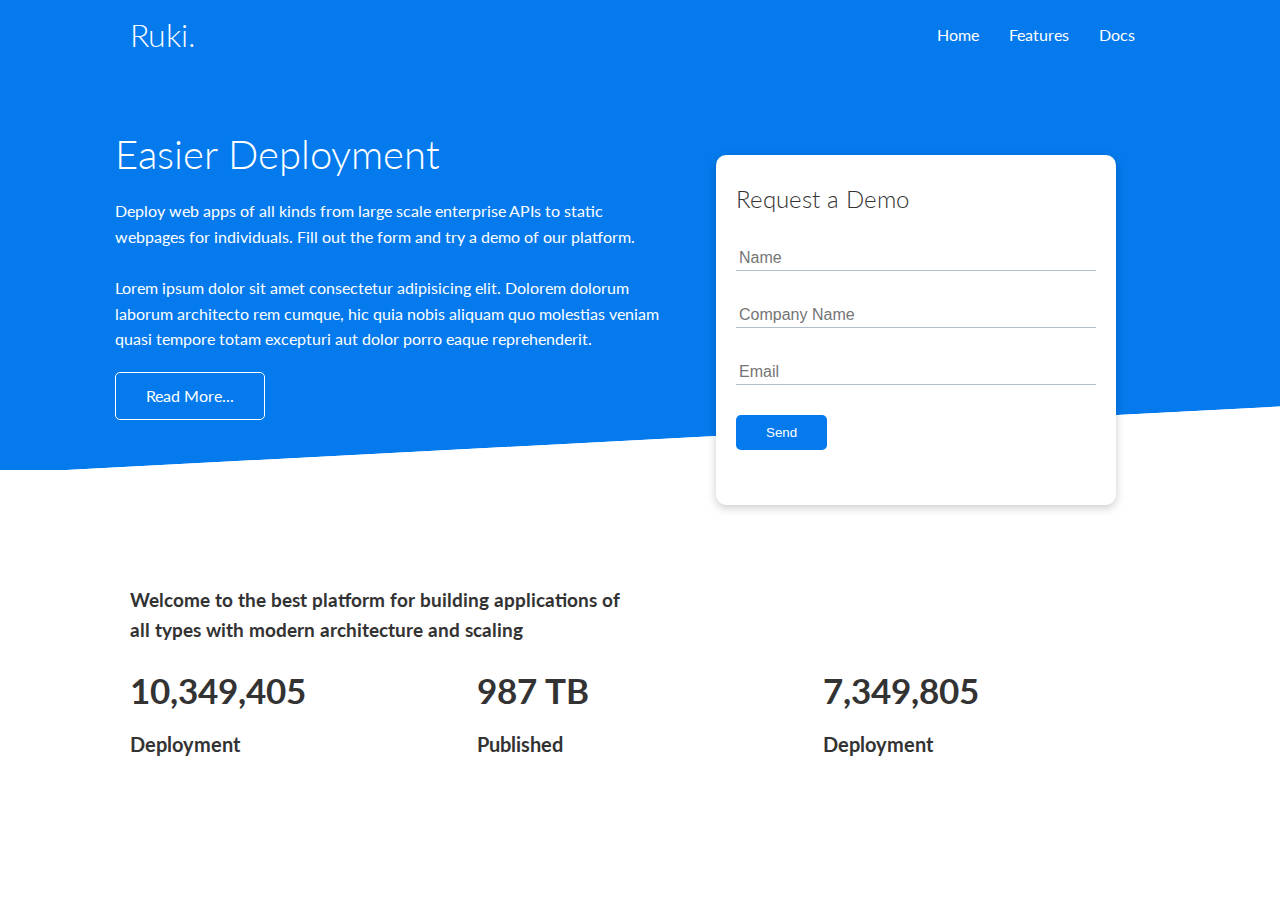
==== index.html @ 2672f7d8 "style: css utilities" ====
<!DOCTYPE html>
<html lang="en">

<head>
    <meta charset="UTF-8">
    <meta name="viewport" content="width=device-width, initial-scale=1.0">
    <link rel="stylesheet" href="https://cdnjs.cloudflare.com/ajax/libs/font-awesome/5.15.1/css/all.min.css" integrity="sha512-+4zCK9k+qNFUR5X+cKL9EIR+ZOhtIloNl9GIKS57V1MyNsYpYcUrUeQc9vNfzsWfV28IaLL3i96P9sdNyeRssA==" crossorigin="anonymous" />
    <link rel="stylesheet" href="ruki-website/css/style.css">
    <link rel="stylesheet" href="ruki-website/css/utilities.css">
    <title>Roku | Modern Cloud Hosting Website</title>
</head>

<body>
    <!-- Navbar -->
    <div class="navbar">
        <div class="container flex">
            <h1>Ruki.</h1>

            <nav>
                <ul>
                    <li>
                        <a href="index.html">Home</a>
                    </li>
                    <li>
                        <a href="feature.html">Features</a>
                    </li>
                    <li>
                        <a href="docs.html">Docs</a>
                    </li>
                </ul>
            </nav>
        </div>
    </div>

    <!-- Showcase section -->
    <section class="showcase">
        <div class="container grid">
            <div class="showcase-text">
                <h1> Easier Deployment </h1>
                <p>Deploy web apps of all kinds from large scale enterprise APIs to static webpages for individuals. Fill out the form and try a demo of our platform. <br><br> Lorem ipsum dolor sit amet consectetur adipisicing elit. Dolorem dolorum laborum
                    architecto rem cumque, hic quia nobis aliquam quo molestias veniam quasi tempore totam excepturi aut dolor porro eaque reprehenderit.
                </p>
                <a href="features.html" class="btn btn-outline">Read More...</a>
            </div>

            <div class="showcase-form card">
                <h2>Request a Demo</h2>
                <form>
                    <div class="form-control">
                        <input type="text" name="name" placeholder="Name" required>
                    </div>
                    <div class="form-control">
                        <input type="text" name="company" placeholder="Company Name" required>
                    </div>
                    <div class="form-control">
                        <input type="email" name="email" placeholder="Email" required>
                    </div>
                    <input type="submit" value="Send" class="btn btn-primary">
                </form>

            </div>
        </div>
    </section>
    <section class="stats">
        <div class="container">
            <h3 class="stats-heading test-center my-1">
                Welcome to the best platform for building applications of all types with modern architecture and scaling
            </h3>

            <div class="grid grid-3 text-center-my4">
                <div>
                    <i class="fas fa-server fa-3x"></i>
                    <!-- font-awesome class fas, fa-server: icon server, fa-3x: fontsize 3 times default -->
                    <h3>10,349,405</h3>
                    <p class="text-secondary">Deployment</p>
                </div>
                <div>
                    <i class="fas fa-upload fa-3x"></i>
                    <!-- font-awesome class fas, fa-upload: icon upload, fa-3x: fontsize 3 times default -->
                    <h3>987 TB</h3>
                    <p class="text-secondary">Published</p>
                </div>
                <div>
                    <i class="fas fa-project-diagram fa-3x"></i>
                    <!-- font-awesome class fas, fa-project-diagram: icon project-diagram, fa-3x: fontsize 3 times default -->
                    <h3>7,349,805</h3>
                    <p class="text-secondary">Deployment</p>
                </div>
            </div>
        </div>
    </section>

</body>
<!-- 
    https://github.com/bradtraversy/loruki-website/tree/master/images
 -->

</html>
---- ruki-website/css/style.css ----
@import url('https://fonts.googleapis.com/css2?family=Lato:wght@300&display=swap');

/* Custom properties */

:root {
    --primary-color: #047aed;
}


/* Initial set up styling */

* {
    box-sizing: border-box;
    /* box sizing allows us to add padding and margin inside the box and will not increase the box size */
    padding: 0;
    margin: 0;
}

body {
    font-family: 'Lato', sans-serif;
    color: #333;
    line-height: 1.6;
}

ul {
    list-style-type: none;
}

a {
    text-decoration: none;
    color: #333;
}

h1,
h2 {
    font-weight: 300;
    line-height: 1.2;
    margin: 10px 0;
}

p {
    margin: 10px 0;
}

img {
    width: 100%;
    /* 100% so img dont bust out of its container */
}


/* navbar style */

.navbar {
    background-color: var(--primary-color);
    color: #fff;
    height: 70px;
}

.navbar ul {
    display: flex;
}

.navbar a {
    color: #fff;
    padding: 10px;
    margin: 0 5px;
}

.navbar a:hover {
    border-bottom: 2px #fff solid;
}

.navbar .flex {
    justify-content: space-between;
    /*we created this so we can use justify content: space btw here and center in the reusable class .flex, see below*/
}


/* Showcase styling */

.showcase {
    height: 400px;
    background-color: var(--primary-color);
    color: #fff;
    position: relative;
}

.showcase h1 {
    font-size: 40px;
}

.showcase p {
    margin: 20px 0;
}

.showcase .grid {
    overflow: visible;
    grid-template-columns: 55% 45%;
    /* make the text side a little wider, n increase the gap a liitle */
    gap: 30px;
}

.showcase-form {
    position: relative;
    top: 60px;
    height: 350px;
    /* this height makes the form taller than the parent thus gives a scroll bar,we dont need that on our page, add overflow: visible to .showcase .grid to make the bottom of the form visible and fix the scrollbar */
    width: 400px;
    padding: 40px;
    z-index: 100;
    /*so its always on top*/
}

.showcase-form .form-control {
    margin: 30px 0;
}

.showcase-form input[type='text'],
.showcase-form input[type='email'] {
    border: 0;
    border-bottom: 1px solid #b4becb;
    width: 100%;
    padding: 3px;
    font-size: 16px;
}

.showcase-form input:focus {
    outline: none;
}


/* add a slant by use of psuedo classes */

.showcase::before,
.showcase::after {
    content: '';
    position: absolute;
    /* showcase has a position relative so this must be absolute */
    height: 100px;
    bottom: -70px;
    right: 0;
    left: 0;
    background: #fff;
    transform: skewY(-3deg);
    /* browser compatibility */
    -webkit-transform: skewY(-3deg);
    /*for Chrome, Firefox*/
    -moz-transform: skewY(-3deg);
    /*for Mozilla*/
    -ms-transform: skewY(-3deg);
    /*for Micorsoft explorer*/
}


/* Stats styling*/

.stats {
    padding-top: 100px;
    /*push the class down, the slant is covering it. Our igrid is 2 colns, create a new for 3 colns below .grid*/
}

.stats-heading {
    max-width: 500px;
    margin: auto;
}

.stats .grid h3 {
    font-size: 35px;
}

.stats .grid p {
    font-size: 20px;
    font-weight: bold;
}
---- ruki-website/css/utilities.css ----
.container {
    max-width: 1100px;
    margin: 0 auto;
    overflow: auto;
    /* h1 has a 10px marging top and thats having a space on top of our container, oveflow fixes that */
    padding: 0 40px;
}

.card {
    background-color: #fff;
    color: #333;
    border-radius: 10px;
    box-shadow: 0 3px 10px rgba(0, 0, 0, 0.2);
    padding: 20px;
    margin: 10px;
}

.btn {
    display: inline-block;
    padding: 10px 30px;
    cursor: pointer;
    background: var(--primary-color);
    color: #fff;
    border: none;
    border-radius: 5px;
}

.btn-outline {
    background-color: transparent;
    border: 1px #fff solid;
}

.btn:hover {
    transform: scale(0.98);
}

.flex {
    display: flex;
    justify-content: center;
    align-items: center;
    height: 100%;
}

.grid {
    display: grid;
    grid-template-columns: repeat(2, 1fr);
    /* 1st coln takes 2 fractions, 2nd coln takes 1fraction (can also be 75%, 25%)
    to make even, we use 1fr 1fr or repeat(2, 1fr) */
    gap: 20px;
    justify-content: center;
    align-items: center;
    height: 100%;
}

.grid-3 {
    grid-template-columns: repeat(3, 1fr);
}


/* above .flex */

.text-center {
    text-align: center;
}


/* Margin */


/* my, py = margin or padding on the y-axis */

.my-1 {
    margin: 1rem 0;
}

.my-2 {
    margin: 1.5rem 0;
}

.my-3 {
    margin: 2rem 0;
}

.my-4 {
    margin: 3rem 0;
}

.my-5 {
    margin: 4rem 0;
}

.m-1 {
    margin: 1rem;
}

.m-2 {
    margin: 1.5rem;
}

.m-3 {
    margin: 2rem;
}

.m-4 {
    margin: 3rem;
}

.m-5 {
    margin: 4rem;
}


/* Padding */

.py-1 {
    padding: 1rem 0;
}

.py-2 {
    padding: 1.5rem 0;
}

.py-3 {
    padding: 2rem 0;
}

.py-4 {
    padding: 3rem 0;
}

.py-5 {
    padding: 4rem 0;
}

.p-1 {
    padding: 1rem;
}

.p-2 {
    padding: 1.5rem;
}

.p-3 {
    padding: 2rem;
}

.p-4 {
    padding: 3rem;
}

.p-5 {
    margin: 4rem;
}
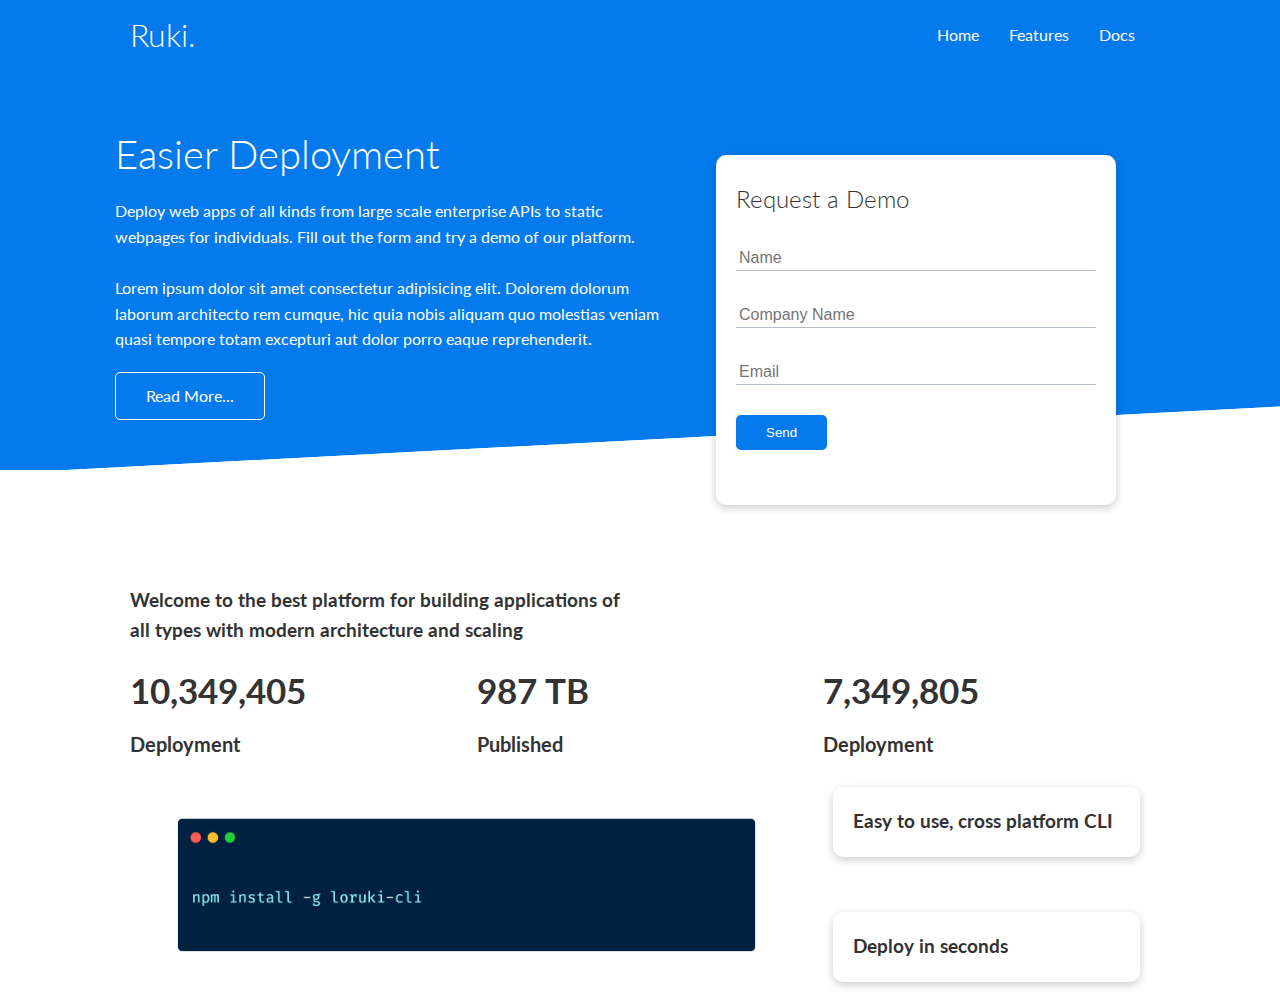
==== commit 4c2e9dda: "feat: cli with style" ====
--- a/index.html
+++ b/index.html
@@ -89,6 +89,18 @@
             </div>
         </div>
     </section>
+    <!-- Cli -->
+    <section class="cli">
+        <div class="container grid">
+            <img src="ruki-website/images/cli.png" alt="">
+            <div class="card">
+                <h3>Easy to use, cross platform CLI</h3>
+            </div>
+            <div class="card">
+                <h3>Deploy in seconds</h3>
+            </div>
+        </div>
+    </section>
 
 </body>
 <!-- 
--- a/ruki-website/css/style.css
+++ b/ruki-website/css/style.css
@@ -171,4 +171,21 @@
 .stats .grid p {
     font-size: 20px;
     font-weight: bold;
+}
+
+
+/* CLI */
+
+.cli .grid {
+    grid-template-columns: repeat(3, 1fr);
+    grid-template-rows: repeat(2, 1fr);
+    /* make 2 rows of equal fractions*/
+}
+
+
+/* cli grid, anything that is 1st child (*:first-child) span 2 row , 2 colns*/
+
+.cli .grid>*:first-child {
+    grid-column: 1/span 2;
+    grid-row: 1/span 2;
 }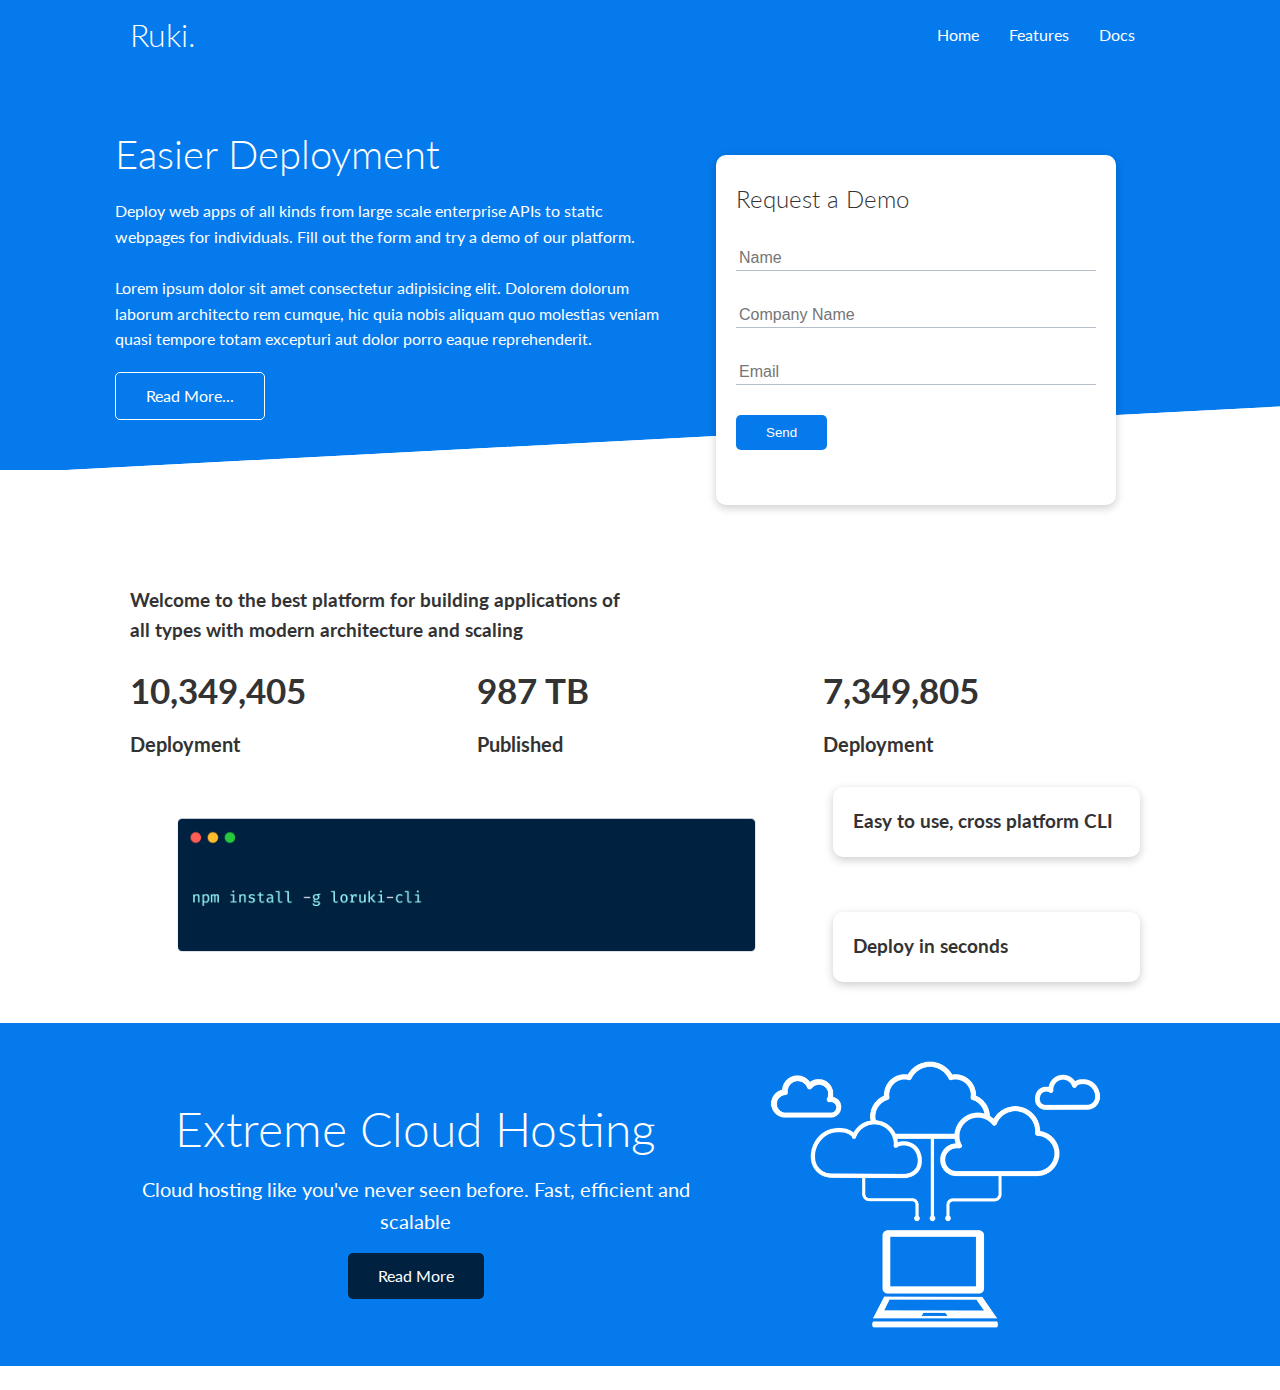
==== commit b1d4dd87: "feat: cloud and style" ====
--- a/index.html
+++ b/index.html
@@ -102,6 +102,19 @@
         </div>
     </section>
 
+    <!-- Cloud -->
+    <section class="cloud bg-primary my-2 py-2">
+        <div class="container grid">
+            <div class="text-center">
+                <h2 class="lg">Extreme Cloud Hosting</h2>
+                <p class="lead my-1">Cloud hosting like you've never seen before. Fast, efficient and scalable</p>
+                <a href="features.html" class="btn btn-dark">Read More</a>
+            </div>
+            <img src="ruki-website/images/cloud.png" alt="">
+        </div>
+
+    </section>
+
 </body>
 <!-- 
     https://github.com/bradtraversy/loruki-website/tree/master/images
--- a/ruki-website/css/style.css
+++ b/ruki-website/css/style.css
@@ -4,6 +4,9 @@
 
 :root {
     --primary-color: #047aed;
+    --secondary-color: #1c3fa8;
+    --dark-color: #002240;
+    --light-color: #f4f4f4;
 }
 
 
@@ -188,4 +191,11 @@
 .cli .grid>*:first-child {
     grid-column: 1/span 2;
     grid-row: 1/span 2;
+}
+
+
+/* Cloud */
+
+.cloud .grid {
+    grid-template-columns: 4fr 3fr;
 }--- a/ruki-website/css/utilities.css
+++ b/ruki-website/css/utilities.css
@@ -57,7 +57,54 @@
 }
 
 
-/* above .flex */
+/* backgrounds & colored buttons */
+
+.bg-primary,
+.btn-primary {
+    background-color: var(--primary-color);
+    color: #fff;
+}
+
+.bg-secondary,
+.btn-secondary {
+    background-color: var(--secondary-color);
+    color: #fff;
+}
+
+.bg-dark,
+.btn-dark {
+    background-color: var(--dark-color);
+    color: #fff;
+}
+
+.bg-light,
+.btn-light {
+    background-color: var(--light-color);
+    color: #333;
+}
+
+
+/* Text Sizes */
+
+.lead {
+    font-size: 20px;
+}
+
+.sm {
+    font-size: 1rem;
+}
+
+.md {
+    font-size: 2rem;
+}
+
+.lg {
+    font-size: 3rem;
+}
+
+.xl {
+    font-size: 4rem;
+}
 
 .text-center {
     text-align: center;
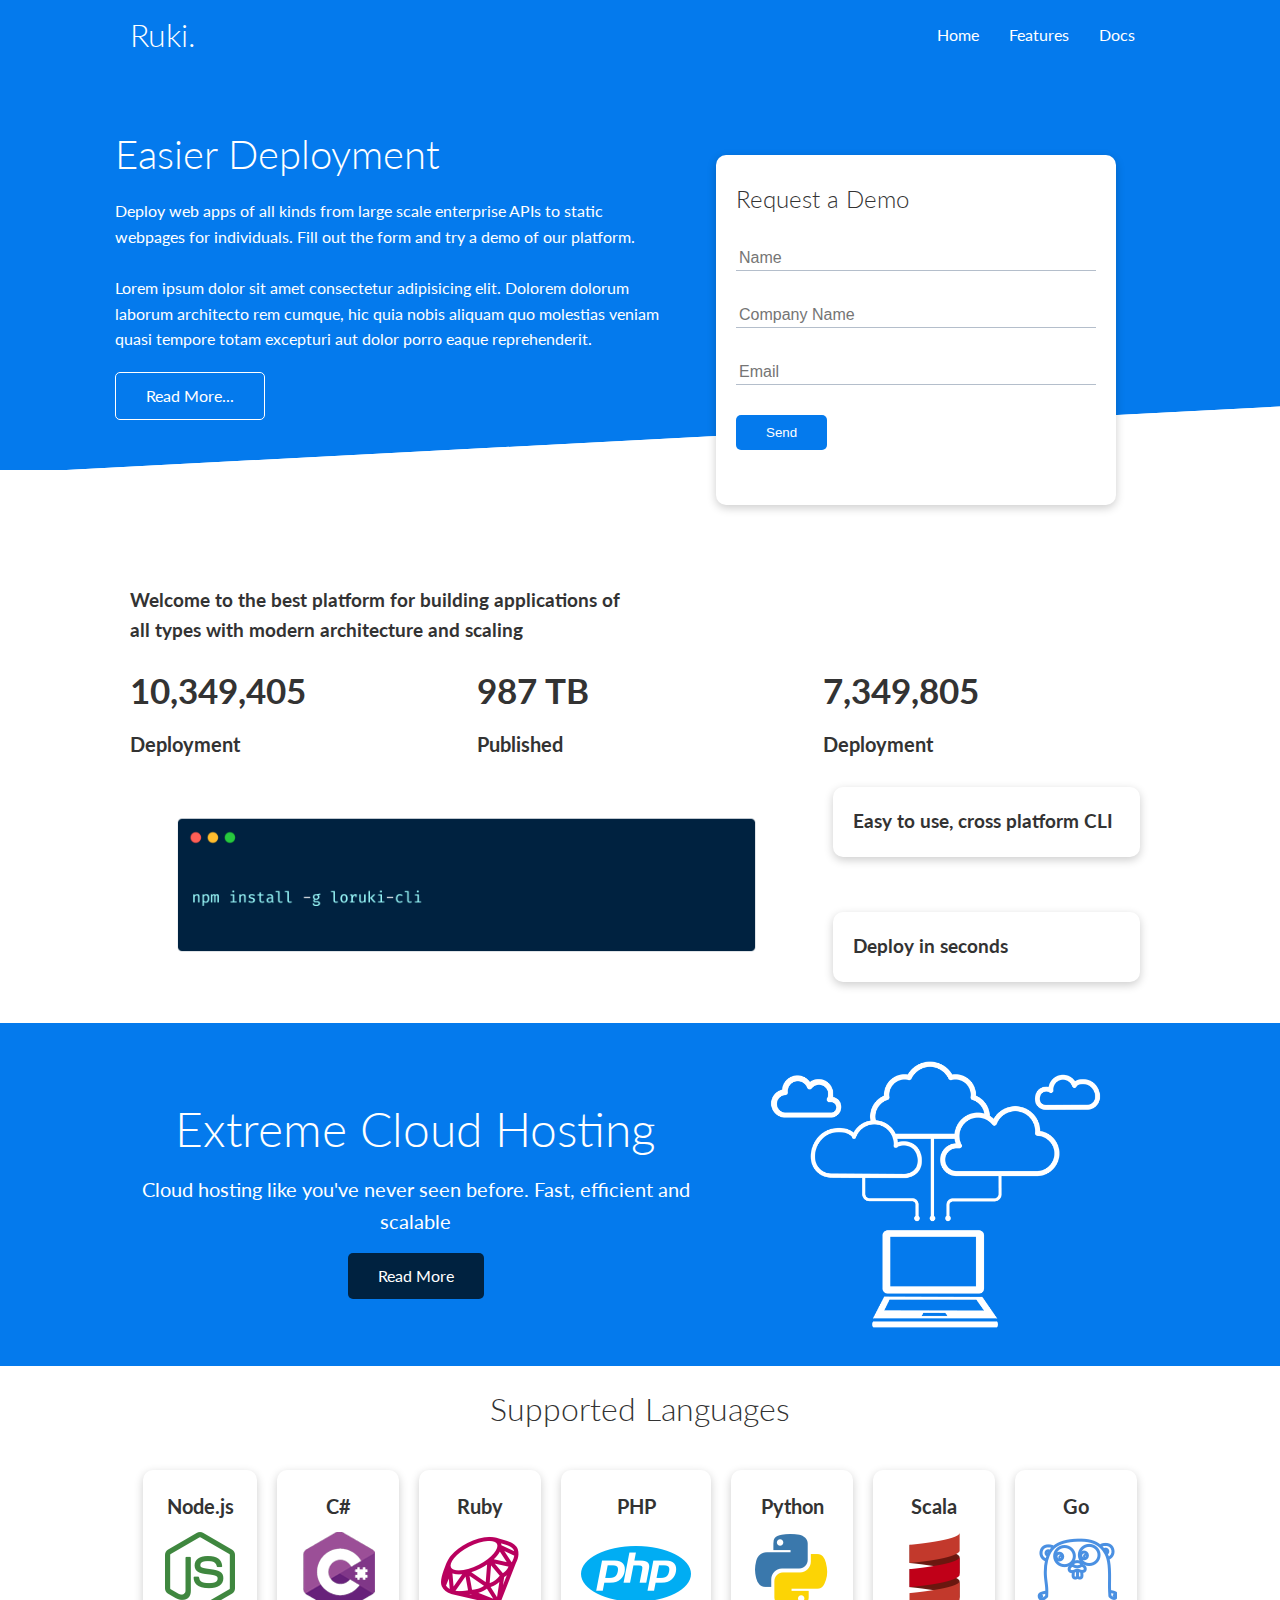
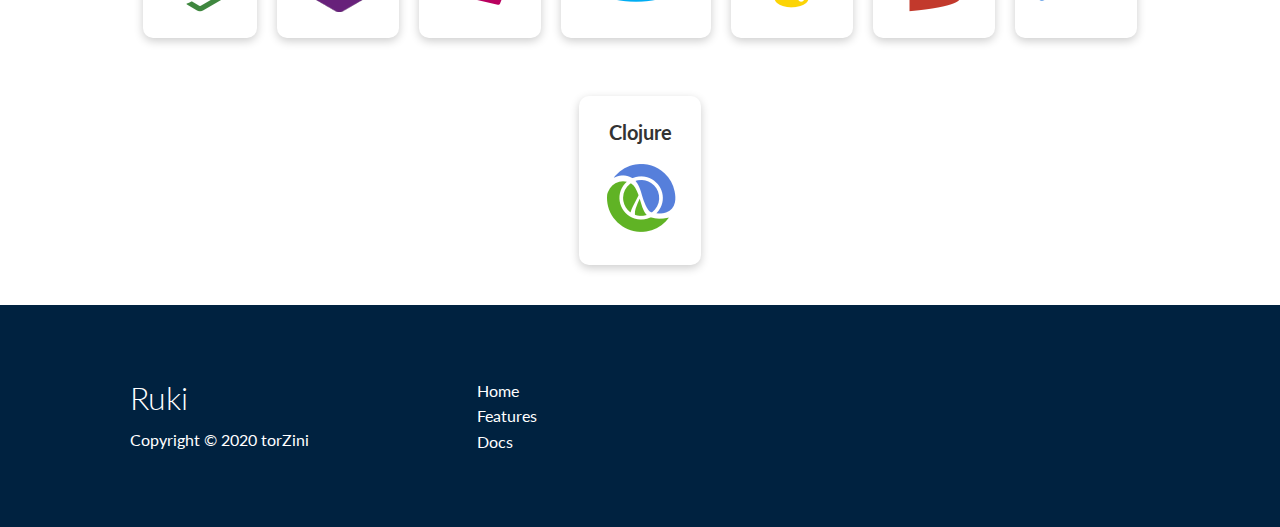
==== commit e131d658: "feat: cloud section, footer and styles" ====
--- a/index.html
+++ b/index.html
@@ -115,6 +115,90 @@
 
     </section>
 
+    <section class="languages">
+        <h2 class="md text-center my-2">Supported Languages</h2>
+        <div class="container flex">
+            <div class="card">
+                <h4>Node.js </h4>
+                <img src="ruki-website/images/logos/node.png" alt="">
+            </div>
+            <div class="card">
+                <h4>C#</h4>
+                <img src="ruki-website/images/logos/csharp.png" alt="">
+            </div>
+            <div class="card">
+                <h4>Ruby</h4>
+                <img src="ruki-website/images/logos/ruby.png" alt="">
+            </div>
+            <div class="card">
+                <h4>PHP</h4>
+                <img src="ruki-website/images/logos/php.png" alt="">
+            </div>
+            <div class="card">
+                <h4>Python</h4>
+                <img src="ruki-website/images/logos/python.png" alt="">
+            </div>
+            <div class="card">
+                <h4>Scala</h4>
+                <img src="ruki-website/images/logos/scala.png" alt="">
+            </div>
+            <div class="card">
+                <h4>Go</h4>
+                <img src="ruki-website/images/logos/go.png" alt="">
+            </div>
+            <div class="card">
+                <h4>Clojure</h4>
+                <img src="ruki-website/images/logos/clojure.png" alt="">
+            </div>
+
+        </div>
+    </section>
+    <footer class="footer bg-dark py-5">
+        <div class="container grid grid-3">
+            <div>
+                <h1>Ruki</h1>
+                <p>Copyright &copy; 2020 torZini</p>
+            </div>
+            <nav>
+                <ul>
+                    <li>
+                        <a href="index.html">Home</a>
+                    </li>
+                    <li>
+                        <a href="feature.html">Features</a>
+                    </li>
+                    <li>
+                        <a href="docs.html">Docs</a>
+                    </li>
+                </ul>
+            </nav>
+            <div class="social">
+                <!-- use fab for social media link icons -->
+                <a href="http://" target="_blank">
+                    <i class="fab fa-github fa-2x"></i>
+                </a>
+                <a href="http://" target="_blank">
+                    <i class="fab fa-twitter fa-2x"></i>
+                </a>
+                <a href="http://" target="_blank">
+                    <i class="fab fa-facebook fa-2x"></i>
+                </a>
+                <a href="http://" target="_blank">
+                    <i class="fab fa-linkedin fa-2x"></i>
+                </a>
+                <!-- <a href="http://" target="_blank">
+                    <i class="fab fa-instagram fa-2x"></i>
+                </a>
+                <a href="http://" target="_blank">
+                    <i class="fab fa-whatsapp fa-2x"></i>
+                </a>
+                <a href="http://" target="_blank">
+                    <i class="fab fa-line fa-2x"></i>
+                </a> -->
+            </div>
+        </div>
+    </footer>
+
 </body>
 <!-- 
     https://github.com/bradtraversy/loruki-website/tree/master/images
--- a/ruki-website/css/style.css
+++ b/ruki-website/css/style.css
@@ -198,4 +198,36 @@
 
 .cloud .grid {
     grid-template-columns: 4fr 3fr;
+}
+
+
+/* Languages */
+
+.languages .flex {
+    flex-wrap: wrap;
+    /* make it responsive so it reduces and expands depending on the screen size */
+}
+
+.languages .card {
+    text-align: center;
+    margin: 18px 10px 40px;
+    transition: transform 0.2s ease-in;
+    /*transition the transform*/
+}
+
+.languages .card h4 {
+    font-size: 20px;
+    margin-bottom: 10px;
+}
+
+.languages .card:hover {
+    transform: translateY(-15px);
+    /*-15 moves up, +15 will move down*/
+}
+
+
+/* Footer */
+
+.footer .social a {
+    margin: 0 10px;
 }--- a/ruki-website/css/utilities.css
+++ b/ruki-website/css/utilities.css
@@ -83,6 +83,15 @@
     color: #333;
 }
 
+.bg-primary a,
+.btn-primary a,
+.bg-secondary a,
+.btn-secondary a,
+.bg-dark a,
+.btn-dark a {
+    color: #fff;
+}
+
 
 /* Text Sizes */
 
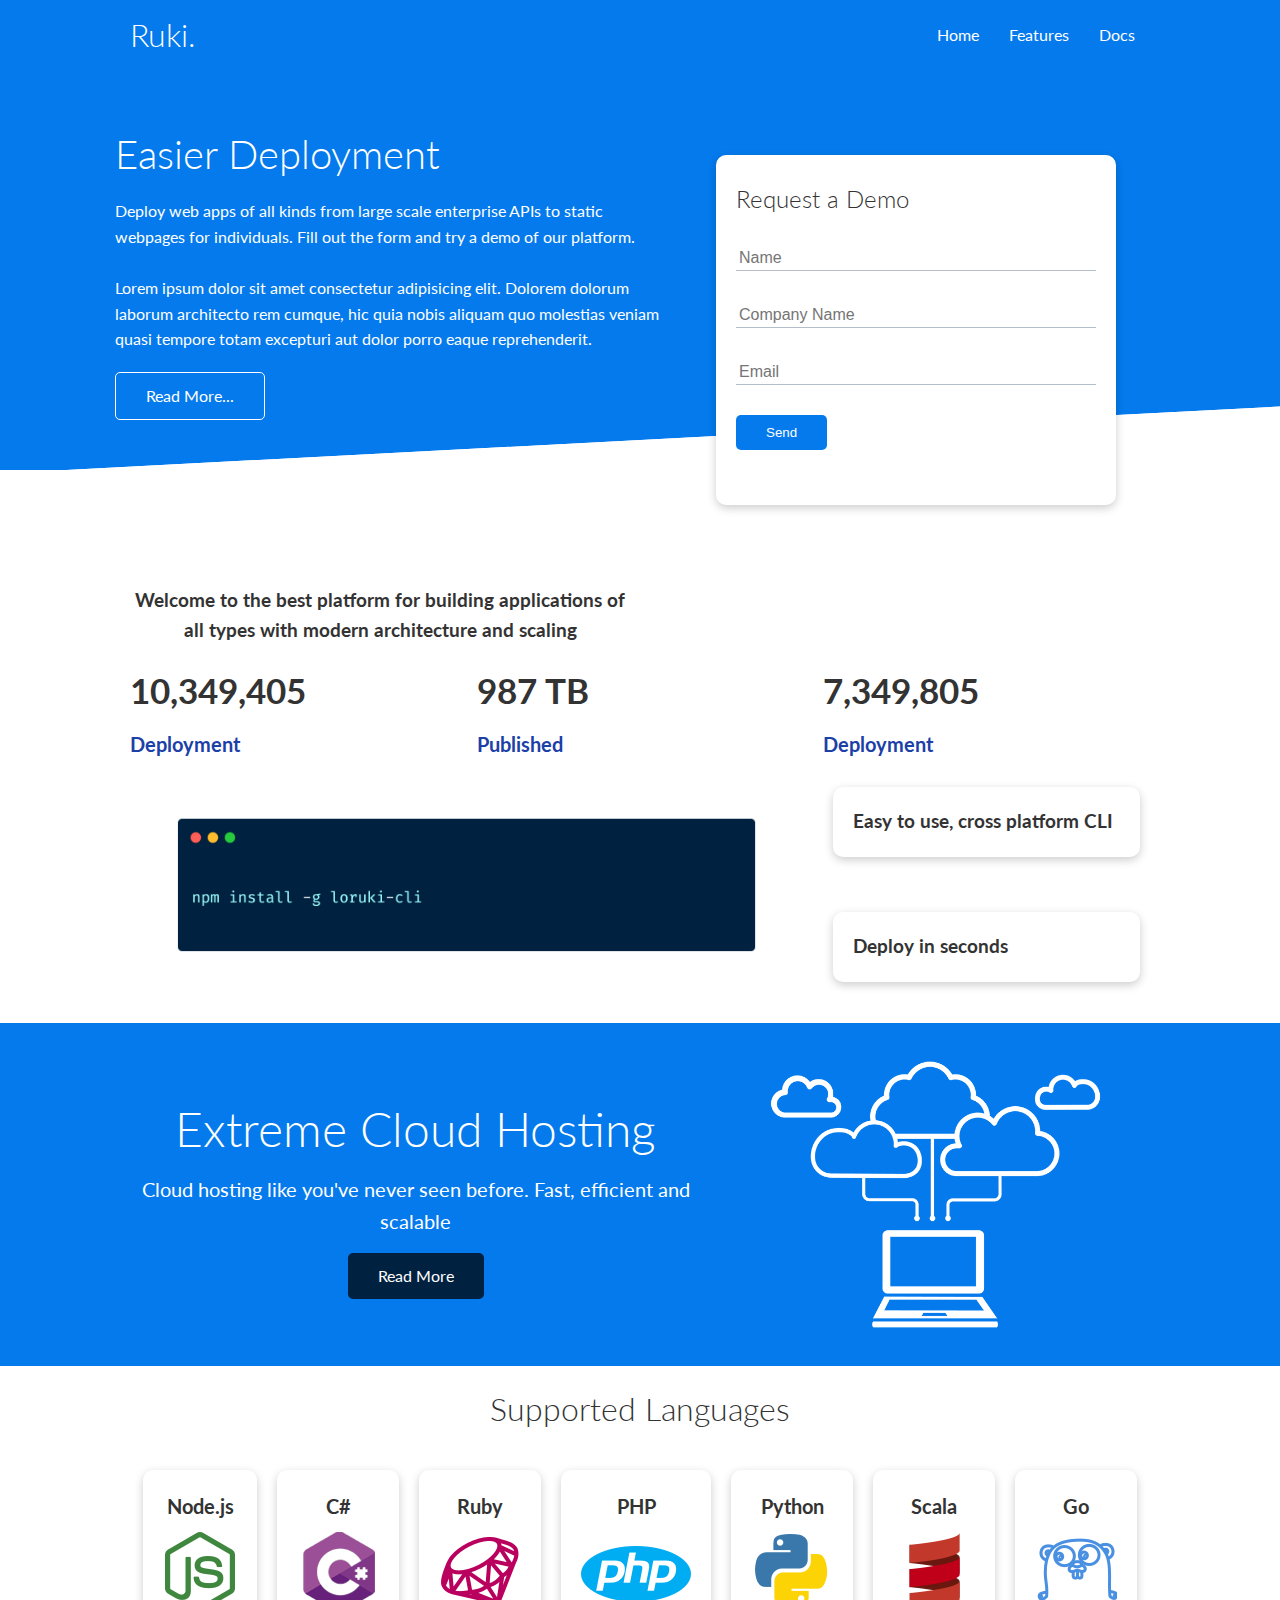
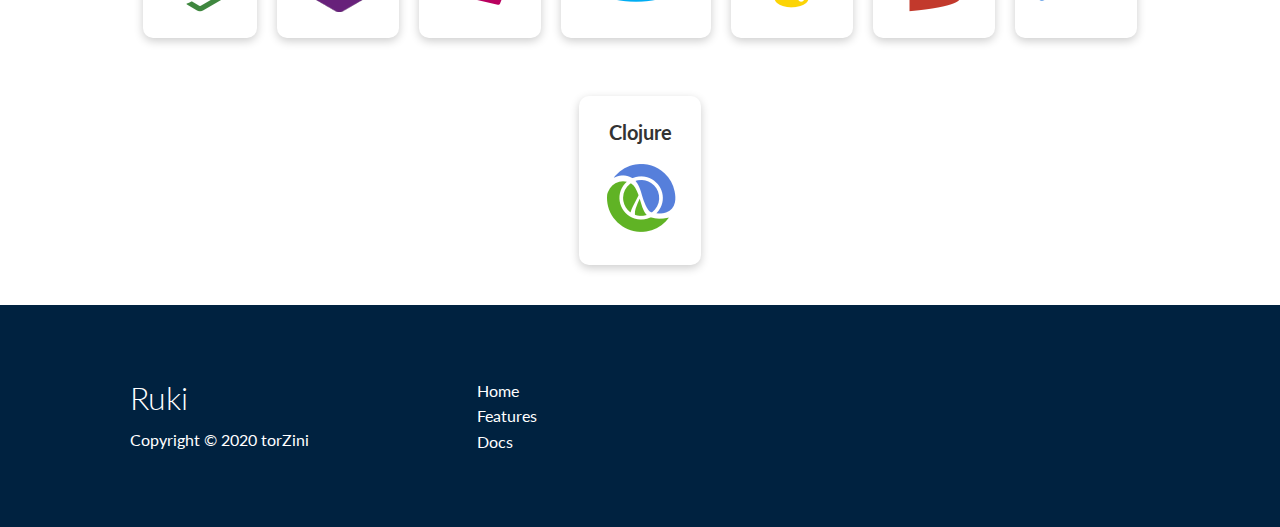
==== commit 211d7790: "style: media query and finish dev" ====
--- a/index.html
+++ b/index.html
@@ -22,7 +22,7 @@
                         <a href="index.html">Home</a>
                     </li>
                     <li>
-                        <a href="feature.html">Features</a>
+                        <a href="features.html">Features</a>
                     </li>
                     <li>
                         <a href="docs.html">Docs</a>
@@ -63,7 +63,7 @@
     </section>
     <section class="stats">
         <div class="container">
-            <h3 class="stats-heading test-center my-1">
+            <h3 class="stats-heading text-center my-1">
                 Welcome to the best platform for building applications of all types with modern architecture and scaling
             </h3>
 
@@ -153,6 +153,8 @@
 
         </div>
     </section>
+
+    <!-- Footer -->
     <footer class="footer bg-dark py-5">
         <div class="container grid grid-3">
             <div>
@@ -165,7 +167,7 @@
                         <a href="index.html">Home</a>
                     </li>
                     <li>
-                        <a href="feature.html">Features</a>
+                        <a href="features.html">Features</a>
                     </li>
                     <li>
                         <a href="docs.html">Docs</a>
@@ -178,6 +180,7 @@
                     <i class="fab fa-github fa-2x"></i>
                 </a>
                 <a href="http://" target="_blank">
+
                     <i class="fab fa-twitter fa-2x"></i>
                 </a>
                 <a href="http://" target="_blank">
--- a/ruki-website/css/style.css
+++ b/ruki-website/css/style.css
@@ -7,6 +7,8 @@
     --secondary-color: #1c3fa8;
     --dark-color: #002240;
     --light-color: #f4f4f4;
+    --success-color: #5cb85c;
+    --error-color: #d9534f;
 }
 
 
@@ -50,6 +52,13 @@
     /* 100% so img dont bust out of its container */
 }
 
+code,
+pre {
+    background: #333;
+    color: #fff;
+    padding: 10px;
+}
+
 
 /* navbar style */
 
@@ -101,6 +110,13 @@
     grid-template-columns: 55% 45%;
     /* make the text side a little wider, n increase the gap a liitle */
     gap: 30px;
+}
+
+
+/* apply animation to some elements (do this part last) */
+
+.showcase-text {
+    animation: slideInFromLeft 1s ease-in;
 }
 
 .showcase-form {
@@ -112,6 +128,8 @@
     padding: 40px;
     z-index: 100;
     /*so its always on top*/
+    animation: slideInFromRight 1s ease-in;
+    /* animate and ease in the form */
 }
 
 .showcase-form .form-control {
@@ -160,11 +178,14 @@
 .stats {
     padding-top: 100px;
     /*push the class down, the slant is covering it. Our igrid is 2 colns, create a new for 3 colns below .grid*/
+    animation: slideInFromBottom 1s ease-in;
+    /* animate, ease in the stats from the bottom */
 }
 
 .stats-heading {
     max-width: 500px;
     margin: auto;
+    animation: slideInFromBottom 1s ease-in;
 }
 
 .stats .grid h3 {
@@ -226,8 +247,180 @@
 }
 
 
+/* Features */
+
+.features-head img,
+.docs-head img {
+    width: 200px;
+    justify-self: flex-end;
+}
+
+.features-sub-head img {
+    width: 300px;
+    justify-self: flex-end;
+}
+
+.features-main .card>i {
+    margin-right: 20px;
+}
+
+.features-main .grid {
+    padding: 30px;
+}
+
+.features-main .grid>*:first-child {
+    grid-column: 1/ span 3;
+}
+
+.features-main .grid>*:nth-child(2) {
+    grid-column: 1/ span 2;
+}
+
+
+/* Docs */
+
+.docs-main h3 {
+    margin: 20px 0;
+}
+
+.docs-main .grid {
+    grid-template-columns: 1fr 2fr;
+    align-items: flex-start;
+    /* make the grid items/cards start at the top of y-axis, flex-end will align at the bottom*/
+}
+
+.docs-main nav li {
+    font-size: 17px;
+    padding-bottom: 5px;
+    margin-bottom: 5px;
+    border-bottom: 1px #ccc solid;
+}
+
+.docs-main a:hover {
+    font-weight: bold;
+}
+
+
 /* Footer */
 
 .footer .social a {
     margin: 0 10px;
+}
+
+
+/* Tablets and Under */
+
+@media (max-width: 768px) {
+    .grid,
+    .showcase .grid,
+    .stats .grid,
+    .cli .grid,
+    .cloud .grid,
+    .features-main .grid,
+    .docs-main .grid,
+    .features-head .grid,
+    .features-sub-head .grid,
+    .docs-head .grid {
+        grid-template-columns: 1fr;
+        grid-template-rows: 1fr;
+    }
+    .showcase {
+        height: auto;
+    }
+    .showcase-text {
+        text-align: center;
+        margin-top: 40px;
+        animation: slideInFromTop 1s ease-in;
+    }
+    .showcase-form {
+        justify-self: center;
+        /* justify-self is used on an actual item to adjust itself */
+        margin: auto;
+        animation: slideInFromBottom 1s ease-in;
+    }
+    .cli .grid>*:first-child {
+        grid-column: 1;
+        grid-row: 1;
+    }
+    .features-head,
+    .features-sub-head,
+    .docs-head {
+        text-align: center;
+    }
+    /* put the images at the center */
+    .features-head img,
+    .features-sub-head img,
+    .docs-head img {
+        justify-self: center;
+    }
+    .features-main .grid>*:first-child,
+    .features-main .grid>*:nth-child(2) {
+        grid-column: 1;
+    }
+}
+
+
+/* Animations */
+
+
+/* slide in content from left right top and bottom */
+
+@keyframes slideInFromLeft {
+    0% {
+        /*at 0% trasform translateX by -100% starting from outside*/
+        transform: translateX(-100%);
+    }
+    100% {
+        /*at 100% trasform translateX by 0% of the center/normal pos*/
+        transform: translateX(0);
+    }
+}
+
+@keyframes slideInFromRight {
+    0% {
+        /*at 0% trasform translateX by 100% from positive side*/
+        transform: translateX(100%);
+    }
+    100% {
+        /*at 100% trasform translateX by 0% of the center/normal pos*/
+        transform: translateX(0);
+    }
+}
+
+@keyframes slideInFromTop {
+    0% {
+        /*at 0% trasform translateY by -100% from top Y-axis to end on the x-axis*/
+        transform: translateY(-100%);
+    }
+    100% {
+        /*at 100% trasform translateX by 0% placing it the center/normal pos*/
+        transform: translateX(0);
+    }
+}
+
+@keyframes slideInFromBottom {
+    0% {
+        /*at 0% trasform translateY by 100% */
+        transform: translateY(100%);
+    }
+    100% {
+        /*at 100% trasform translateX by 0% placing it the center/normal pos*/
+        transform: translateX(0);
+    }
+}
+
+
+/* mobile */
+
+@media (max-width: 500px) {
+    .navbar {
+        height: 110px;
+    }
+    .navbar .flex {
+        flex-direction: column;
+    }
+    .navbar ul {
+        padding: 10px;
+        background-color: rgba(0, 0, 0, 0.1);
+    }
 }--- a/ruki-website/css/utilities.css
+++ b/ruki-website/css/utilities.css
@@ -93,6 +93,25 @@
 }
 
 
+/* Text Colors */
+
+.text-primary {
+    color: var(--primary-color);
+}
+
+.text-secondary {
+    color: var(--secondary-color);
+}
+
+.text-dark {
+    color: var(--dark-color);
+}
+
+.text-light {
+    color: var(--light-color);
+}
+
+
 /* Text Sizes */
 
 .lead {
@@ -117,6 +136,30 @@
 
 .text-center {
     text-align: center;
+}
+
+
+/* Alert */
+
+.alert {
+    background-color: var(--light-color);
+    padding: 10px 20px;
+    font-weight: bold;
+    margin: 15px 0;
+}
+
+.alert i {
+    margin-right: 10px;
+}
+
+.alert-success {
+    background-color: var(--success-color);
+    color: #fff;
+}
+
+.alert-error {
+    background-color: var(--error-color);
+    color: #fff;
 }
 
 
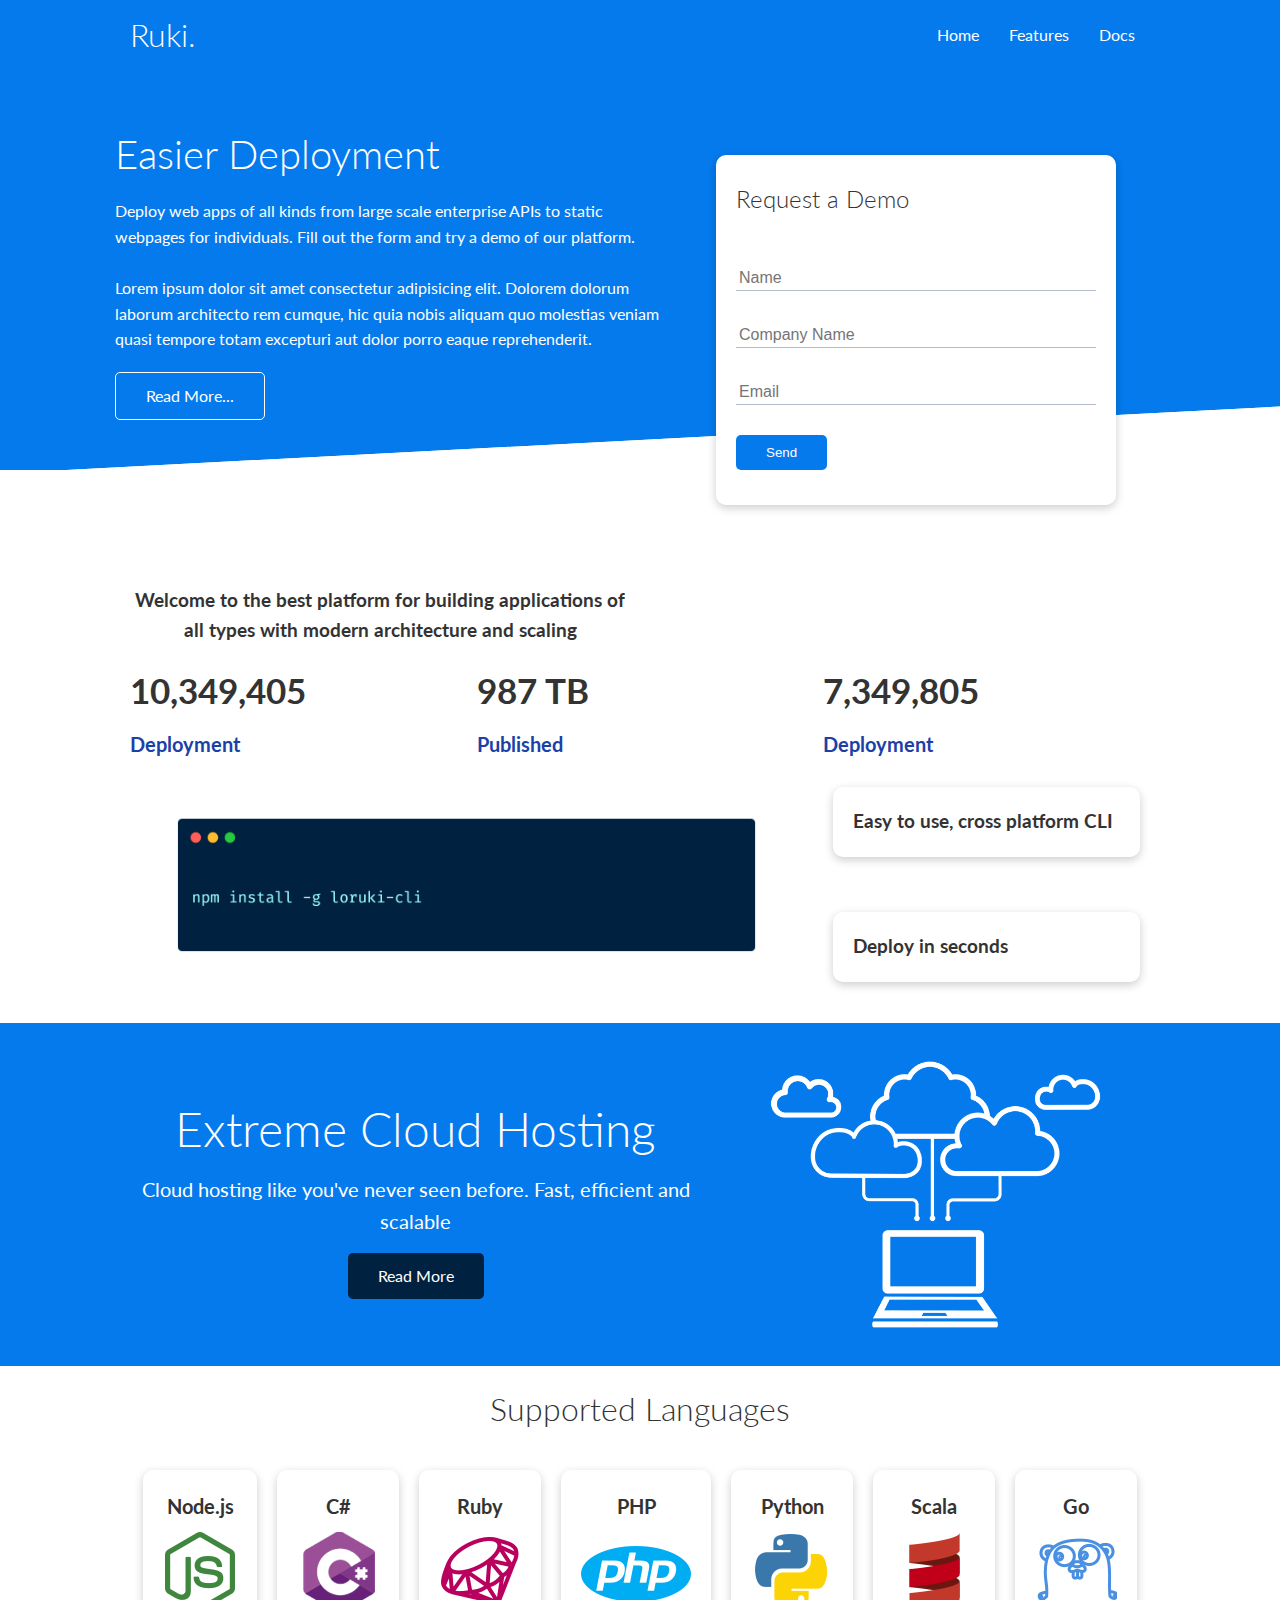
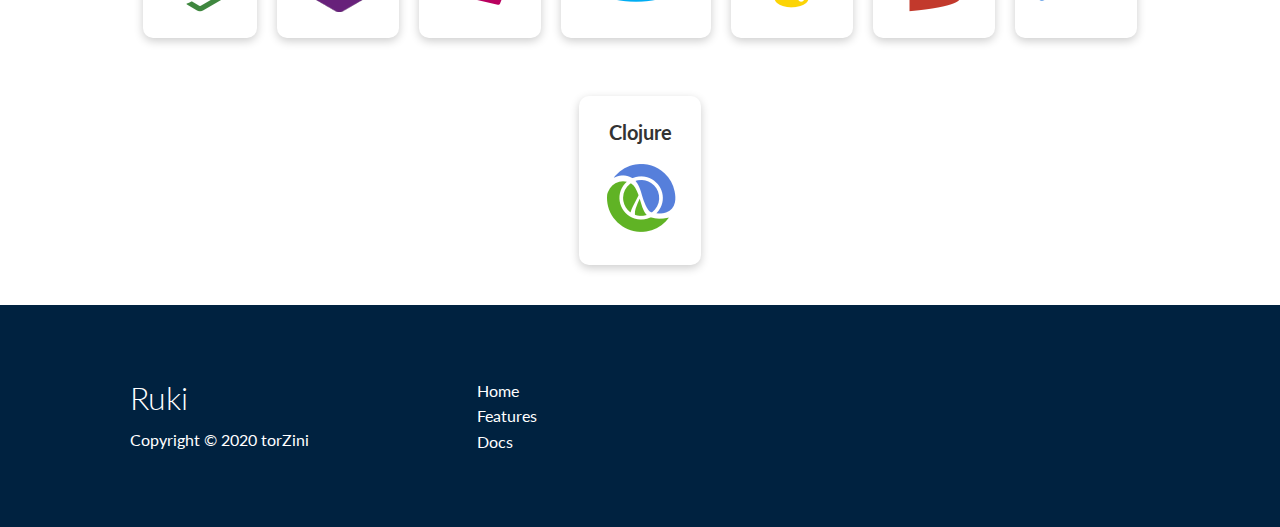
==== commit e986d239: "netlify prep" ====
--- a/index.html
+++ b/index.html
@@ -45,7 +45,12 @@
 
             <div class="showcase-form card">
                 <h2>Request a Demo</h2>
-                <form>
+                <form name="contact" method="POST" netlify-honeypot="bot-field" data-netlify="true">
+                    <input type="hidden" name="form-name" value="contact">
+                    <p class="hidden">
+                        <label>Don't fill this out if you're human: <input name="bot-field" /></label>
+                    </p>
+
                     <div class="form-control">
                         <input type="text" name="name" placeholder="Name" required>
                     </div>
--- a/ruki-website/css/style.css
+++ b/ruki-website/css/style.css
@@ -57,6 +57,15 @@
     background: #333;
     color: #fff;
     padding: 10px;
+}
+
+
+/* bot field for netlify */
+
+.hidden {
+    visibility: hidden;
+    height: 0;
+    /*this makes sure the hidden field does not take up any space*/
 }
 
 
